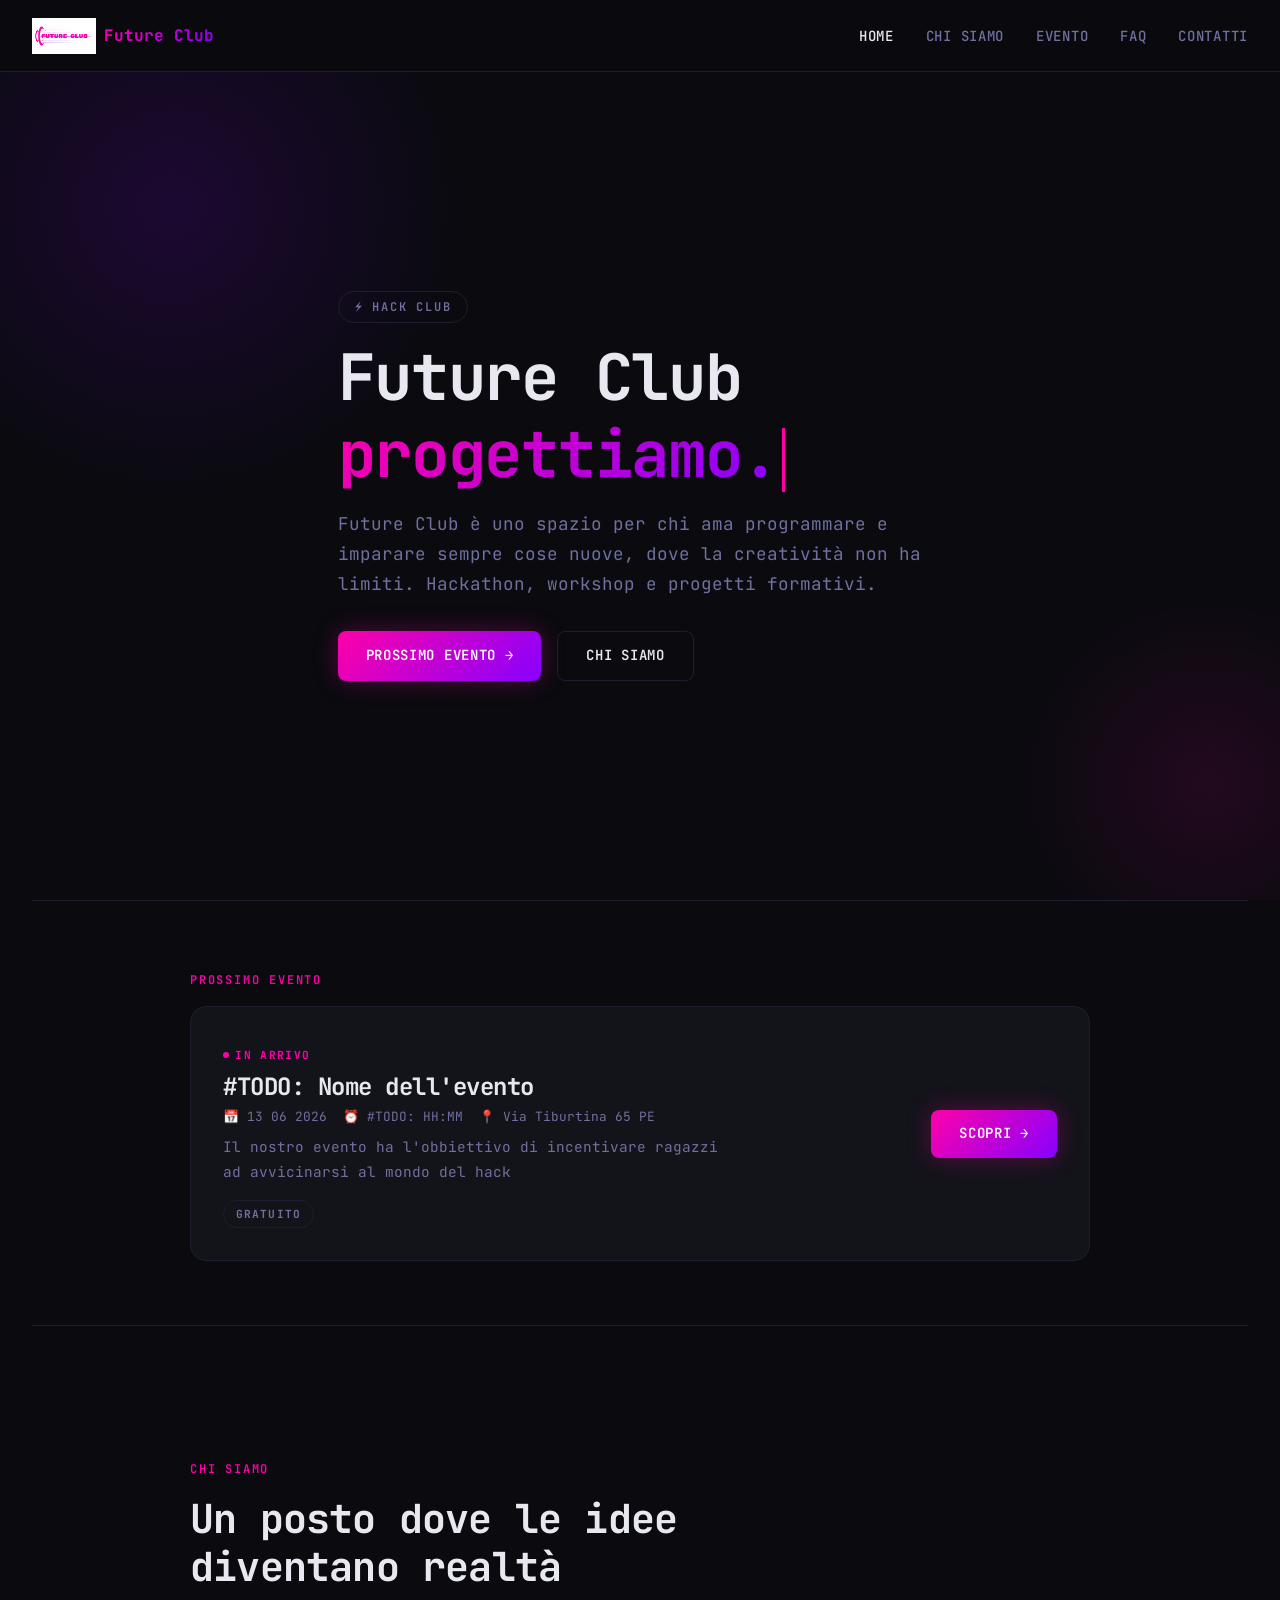
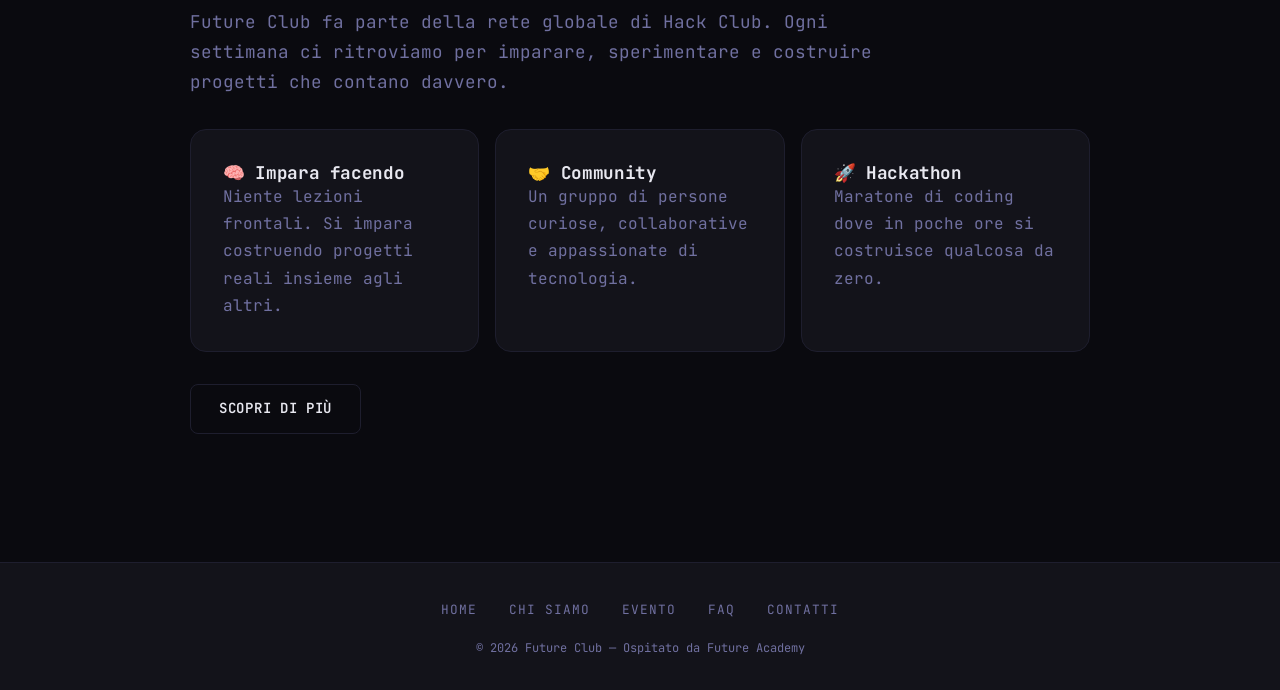
==== index.html @ 77fcd5f2 "first push" ====
<!DOCTYPE html>
<html lang="it">
<head>
  <meta charset="UTF-8">
  <meta name="viewport" content="width=device-width, initial-scale=1.0">
  <title>Future Club — Hack Club</title>
  <meta name="description" content="Future Club è un hackclub dove ragazzi appassionati di tecnologia si incontrano, imparano e costruiscono insieme.">
  <link rel="preconnect" href="https://fonts.googleapis.com">
  <link rel="preconnect" href="https://fonts.gstatic.com" crossorigin>
  <link href="https://fonts.googleapis.com/css2?family=JetBrains+Mono:wght@400;500;600;700&display=swap" rel="stylesheet">
  <link rel="stylesheet" href="css/global.css">
</head>
<body>

  <!-- Navbar iniettata da components.js -->
  <div id="navbar"></div>

  <main>

    <!-- HERO -->
    <section class="hero">
      <div class="hero__inner">
        <span class="hero__tag">&#x26A1; Hack Club</span>

        <h1 class="hero__title">
          Future Club<br>
          <span class="accent" data-typed data-strings="progettiamo.|impariamo.|ci divertiamo.">futuro.</span>
        </h1>

        <p class="hero__subtitle">
          Future Club è uno spazio per chi ama programmare e imparare sempre cose nuove, dove la creatività non ha limiti.
          Hackathon, workshop e progetti formativi.
        </p>

        <div class="hero__actions">
          <a href="evento.html" class="btn btn-primary">Prossimo evento &rarr;</a>
          <a href="chi-siamo.html" class="btn btn-secondary">Chi siamo</a>
        </div>
      </div>
    </section>

    <div class="divider"></div>

    <!-- ANTEPRIMA EVENTO -->
    <section class="section--sm">
      <div class="section__inner">
        <span class="section__label fade-in">Prossimo evento</span>
        <div class="event-card fade-in" id="home-event-card">
          <!-- Popolato da evento-data.js -->
        </div>
      </div>
    </section>

    <div class="divider"></div>

    <!-- MINI CHI SIAMO -->
    <section class="section">
      <div class="section__inner">
        <span class="section__label fade-in">Chi siamo</span>
        <h2 class="section__title fade-in">Un posto dove le idee<br>diventano realtà</h2>
        <p class="section__subtitle fade-in">
          Future Club fa parte della rete globale di Hack Club. Ogni settimana ci ritroviamo
          per imparare, sperimentare e costruire progetti che contano davvero.
        </p>

        <div class="features-grid">
          <div class="card fade-in">
            <h4>&#x1F9E0; Impara facendo</h4>
            <p>Niente lezioni frontali. Si impara costruendo progetti reali insieme agli altri.</p>
          </div>
          <div class="card fade-in">
            <h4>&#x1F91D; Community</h4>
            <p>Un gruppo di persone curiose, collaborative e appassionate di tecnologia.</p>
          </div>
          <div class="card fade-in">
            <h4>&#x1F680; Hackathon</h4>
            <p>Maratone di coding dove in poche ore si costruisce qualcosa da zero.</p>
          </div>
        </div>

        <div style="margin-top: 2rem;" class="fade-in">
          <a href="chi-siamo.html" class="btn btn-secondary">Scopri di più</a>
        </div>
      </div>
    </section>

  </main>

  <!-- Footer iniettato da components.js -->
  <div id="footer"></div>

  <script src="js/evento-data.js"></script>
  <script src="js/components.js"></script>
  <script src="js/animations.js"></script>
  <script>
    // Popola la card evento in home dalla fonte di verità
    document.addEventListener('DOMContentLoaded', () => {
      const card = document.getElementById('home-event-card');
      if (!card || typeof eventoData === 'undefined') return;

      const gratuito = eventoData.gratuito
        ? '<span class="tag">Gratuito</span>'
        : '';

      card.innerHTML = `
        <div>
          <span class="event-card__badge">In arrivo</span>
          <h3 class="event-card__title">${eventoData.titolo}</h3>
          <p class="event-card__meta">&#x1F4C5; ${eventoData.data} &nbsp;&#x23F0; ${eventoData.ora} &nbsp;&#x1F4CD; ${eventoData.luogo}</p>
          <p class="event-card__desc">${eventoData.descrizione}</p>
          <div style="margin-top:1rem; display:flex; gap:0.75rem; align-items:center; flex-wrap:wrap;">
            ${gratuito}
          </div>
        </div>
        <div>
          <a href="evento.html" class="btn btn-primary">Scopri &rarr;</a>
        </div>
      `;
    });
  </script>

</body>
</html>
---- css/global.css ----
/* =============================================
   GLOBAL.CSS — Future Club
   Foglio stile unico. Modifica le variabili in
   :root per cambiare colori, font e spacing.
   ============================================= */

/* --- VARIABILI --- */
:root {
  --color-pink:    #ff00a8;
  --color-violet:  #8700ff;
  --color-bg:      #0a0a0f;
  --color-surface: #13131a;
  --color-border:  #1e1e2e;
  --color-text:    #e8e8f0;
  --color-muted:   #7070a0;

  --gradient-brand: linear-gradient(135deg, var(--color-pink), var(--color-violet));

  --font-mono: 'JetBrains Mono', 'Courier New', monospace;

  --radius: 8px;
  --radius-lg: 16px;

  --spacing-xs:  0.5rem;
  --spacing-sm:  1rem;
  --spacing-md:  2rem;
  --spacing-lg:  4rem;
  --spacing-xl:  8rem;

  --nav-height: 72px;

  --transition: 0.3s ease;
}

/* --- RESET --- */
*, *::before, *::after {
  box-sizing: border-box;
  margin: 0;
  padding: 0;
}

html {
  scroll-behavior: smooth;
}

body {
  background-color: var(--color-bg);
  color: var(--color-text);
  font-family: var(--font-mono);
  font-size: 1rem;
  line-height: 1.7;
  min-height: 100vh;
}

/* --- TIPOGRAFIA --- */
h1, h2, h3, h4 {
  font-family: var(--font-mono);
  font-weight: 700;
  line-height: 1.2;
  letter-spacing: -0.02em;
}

h1 { font-size: clamp(2rem, 6vw, 4rem); }
h2 { font-size: clamp(1.5rem, 4vw, 2.5rem); }
h3 { font-size: clamp(1.1rem, 2.5vw, 1.5rem); }
h4 { font-size: 1.1rem; }

p {
  color: var(--color-muted);
  max-width: 65ch;
}

a {
  color: var(--color-pink);
  text-decoration: none;
  transition: color var(--transition);
}

a:hover {
  color: var(--color-violet);
}

/* --- NAVBAR --- */
#navbar {
  position: sticky;
  top: 0;
  z-index: 100;
}

.nav {
  display: flex;
  align-items: center;
  justify-content: space-between;
  height: var(--nav-height);
  padding: 0 var(--spacing-md);
  background-color: rgba(10, 10, 15, 0.9);
  backdrop-filter: blur(12px);
  border-bottom: 1px solid var(--color-border);
}

.nav__logo {
  display: flex;
  align-items: center;
  gap: var(--spacing-xs);
  text-decoration: none;
}

.nav__logo img {
  height: 36px;
  width: auto;
}

.nav__logo-text {
  font-size: 1rem;
  font-weight: 700;
  background: var(--gradient-brand);
  -webkit-background-clip: text;
  -webkit-text-fill-color: transparent;
  background-clip: text;
}

.nav__links {
  display: flex;
  gap: var(--spacing-md);
  list-style: none;
}

.nav__links a {
  color: var(--color-muted);
  font-size: 0.875rem;
  font-weight: 500;
  letter-spacing: 0.05em;
  text-transform: uppercase;
  transition: color var(--transition);
}

.nav__links a:hover,
.nav__links a.active {
  color: var(--color-text);
}

.nav__burger {
  display: none;
  flex-direction: column;
  gap: 5px;
  background: none;
  border: none;
  cursor: pointer;
  padding: 4px;
}

.nav__burger span {
  display: block;
  width: 24px;
  height: 2px;
  background: var(--color-text);
  transition: var(--transition);
}

/* --- FOOTER --- */
#footer {}

.footer {
  border-top: 1px solid var(--color-border);
  padding: var(--spacing-md);
  text-align: center;
  background-color: var(--color-surface);
}

.footer__inner {
  max-width: 900px;
  margin: 0 auto;
  display: flex;
  flex-direction: column;
  align-items: center;
  gap: var(--spacing-sm);
}

.footer__links {
  display: flex;
  gap: var(--spacing-md);
  list-style: none;
}

.footer__links a {
  color: var(--color-muted);
  font-size: 0.8rem;
  text-transform: uppercase;
  letter-spacing: 0.08em;
}

.footer__links a:hover {
  color: var(--color-pink);
}

.footer__copy {
  font-size: 0.75rem;
  color: var(--color-muted);
}

/* --- BOTTONI --- */
.btn {
  display: inline-flex;
  align-items: center;
  gap: 0.5rem;
  padding: 0.75rem 1.75rem;
  border-radius: var(--radius);
  font-family: var(--font-mono);
  font-size: 0.875rem;
  font-weight: 600;
  letter-spacing: 0.05em;
  text-transform: uppercase;
  cursor: pointer;
  border: none;
  text-decoration: none;
  transition: transform var(--transition), box-shadow var(--transition), opacity var(--transition);
}

.btn:hover {
  transform: translateY(-2px);
}

.btn-primary {
  background: var(--gradient-brand);
  color: #fff;
  box-shadow: 0 0 24px rgba(255, 0, 168, 0.3);
}

.btn-primary:hover {
  box-shadow: 0 0 40px rgba(255, 0, 168, 0.5);
  color: #fff;
}

.btn-secondary {
  background: transparent;
  color: var(--color-text);
  border: 1px solid var(--color-border);
}

.btn-secondary:hover {
  border-color: var(--color-pink);
  color: var(--color-pink);
}

/* --- SEZIONI --- */
.section {
  padding: var(--spacing-xl) var(--spacing-md);
}

.section--sm {
  padding: var(--spacing-lg) var(--spacing-md);
}

.section__inner {
  max-width: 900px;
  margin: 0 auto;
}

.section__label {
  display: inline-block;
  font-size: 0.75rem;
  font-weight: 600;
  letter-spacing: 0.15em;
  text-transform: uppercase;
  color: var(--color-pink);
  margin-bottom: var(--spacing-sm);
}

.section__title {
  margin-bottom: var(--spacing-sm);
}

.section__subtitle {
  font-size: 1.1rem;
  color: var(--color-muted);
  margin-bottom: var(--spacing-md);
}

/* --- CARD --- */
.card {
  background: var(--color-surface);
  border: 1px solid var(--color-border);
  border-radius: var(--radius-lg);
  padding: var(--spacing-md);
  transition: border-color var(--transition), box-shadow var(--transition);
}

.card:hover {
  border-color: var(--color-pink);
  box-shadow: 0 0 32px rgba(255, 0, 168, 0.1);
}

/* --- CARD EVENTO (preview in home) --- */
.event-card {
  background: var(--color-surface);
  border: 1px solid var(--color-border);
  border-radius: var(--radius-lg);
  padding: var(--spacing-md);
  display: grid;
  grid-template-columns: 1fr auto;
  gap: var(--spacing-md);
  align-items: center;
  transition: border-color var(--transition), box-shadow var(--transition);
}

.event-card:hover {
  border-color: var(--color-violet);
  box-shadow: 0 0 32px rgba(135, 0, 255, 0.15);
}

.event-card__badge {
  display: inline-flex;
  align-items: center;
  gap: 0.4rem;
  font-size: 0.7rem;
  font-weight: 700;
  letter-spacing: 0.12em;
  text-transform: uppercase;
  color: var(--color-pink);
  margin-bottom: var(--spacing-xs);
}

.event-card__badge::before {
  content: '';
  display: block;
  width: 6px;
  height: 6px;
  border-radius: 50%;
  background: var(--color-pink);
  animation: pulse 1.5s infinite;
}

.event-card__title {
  font-size: 1.5rem;
  margin-bottom: 0.25rem;
}

.event-card__meta {
  font-size: 0.8rem;
  color: var(--color-muted);
  margin-bottom: var(--spacing-xs);
}

.event-card__desc {
  font-size: 0.9rem;
  max-width: 55ch;
}

/* --- HERO --- */
.hero {
  min-height: calc(100vh - var(--nav-height));
  display: flex;
  align-items: center;
  padding: var(--spacing-xl) var(--spacing-md);
  position: relative;
  overflow: hidden;
}

.hero::before {
  content: '';
  position: absolute;
  top: -20%;
  left: -10%;
  width: 600px;
  height: 600px;
  background: radial-gradient(circle, rgba(135, 0, 255, 0.15) 0%, transparent 70%);
  pointer-events: none;
}

.hero::after {
  content: '';
  position: absolute;
  bottom: -10%;
  right: -10%;
  width: 400px;
  height: 400px;
  background: radial-gradient(circle, rgba(255, 0, 168, 0.1) 0%, transparent 70%);
  pointer-events: none;
}

.hero__inner {
  max-width: 900px;
  margin: 0 auto;
  position: relative;
  z-index: 1;
}

.hero__tag {
  display: inline-flex;
  align-items: center;
  gap: 0.5rem;
  font-size: 0.75rem;
  font-weight: 600;
  letter-spacing: 0.15em;
  text-transform: uppercase;
  color: var(--color-muted);
  border: 1px solid var(--color-border);
  border-radius: 999px;
  padding: 0.3rem 1rem;
  margin-bottom: var(--spacing-sm);
}

.hero__title {
  margin-bottom: var(--spacing-sm);
}

.hero__title .accent {
  background: var(--gradient-brand);
  -webkit-background-clip: text;
  -webkit-text-fill-color: transparent;
  background-clip: text;
}

.hero__subtitle {
  font-size: 1.1rem;
  margin-bottom: var(--spacing-md);
  max-width: 55ch;
}

.hero__actions {
  display: flex;
  gap: var(--spacing-sm);
  flex-wrap: wrap;
}

/* --- TYPING CURSOR --- */
.typed-cursor {
  display: inline-block;
  width: 3px;
  height: 1em;
  background: var(--color-pink);
  margin-left: 4px;
  vertical-align: middle;
  animation: blink 1s step-end infinite;
}

/* --- DIVIDER --- */
.divider {
  height: 1px;
  background: var(--color-border);
  margin: 0 var(--spacing-md);
}

/* --- GRID FEATURES --- */
.features-grid {
  display: grid;
  grid-template-columns: repeat(auto-fit, minmax(240px, 1fr));
  gap: var(--spacing-sm);
  margin-top: var(--spacing-md);
}

/* --- FAQ ACCORDION --- */
.faq-list {
  margin-top: var(--spacing-md);
  display: flex;
  flex-direction: column;
  gap: 0.5rem;
}

.faq-item {
  border: 1px solid var(--color-border);
  border-radius: var(--radius);
  overflow: hidden;
}

.faq-item__question {
  width: 100%;
  display: flex;
  justify-content: space-between;
  align-items: center;
  padding: var(--spacing-sm) var(--spacing-md);
  background: var(--color-surface);
  color: var(--color-text);
  font-family: var(--font-mono);
  font-size: 0.95rem;
  font-weight: 600;
  cursor: pointer;
  border: none;
  text-align: left;
  transition: background var(--transition);
}

.faq-item__question:hover {
  background: var(--color-border);
}

.faq-item__icon {
  font-size: 1.2rem;
  font-weight: 300;
  color: var(--color-pink);
  transition: transform var(--transition);
  flex-shrink: 0;
}

.faq-item.open .faq-item__icon {
  transform: rotate(45deg);
}

.faq-item__answer {
  max-height: 0;
  overflow: hidden;
  transition: max-height 0.4s ease, padding 0.3s ease;
  background: var(--color-bg);
}

.faq-item.open .faq-item__answer {
  max-height: 300px;
}

.faq-item__answer p {
  padding: var(--spacing-sm) var(--spacing-md);
  font-size: 0.9rem;
}

/* --- CONTATTI --- */
.contacts-grid {
  display: grid;
  grid-template-columns: repeat(auto-fit, minmax(200px, 1fr));
  gap: var(--spacing-sm);
  margin-top: var(--spacing-md);
}

.contact-card {
  background: var(--color-surface);
  border: 1px solid var(--color-border);
  border-radius: var(--radius-lg);
  padding: var(--spacing-md);
  display: flex;
  flex-direction: column;
  gap: 0.5rem;
  text-decoration: none;
  color: inherit;
  transition: border-color var(--transition), box-shadow var(--transition), transform var(--transition);
}

.contact-card:hover {
  border-color: var(--color-pink);
  box-shadow: 0 0 24px rgba(255, 0, 168, 0.12);
  transform: translateY(-3px);
  color: inherit;
}

.contact-card__icon {
  font-size: 1.75rem;
}

.contact-card__label {
  font-size: 0.7rem;
  font-weight: 700;
  letter-spacing: 0.12em;
  text-transform: uppercase;
  color: var(--color-muted);
}

.contact-card__value {
  font-size: 0.95rem;
  font-weight: 600;
  color: var(--color-text);
}

/* --- TEAM GRID --- */
.team-grid {
  display: grid;
  grid-template-columns: repeat(auto-fit, minmax(160px, 1fr));
  gap: var(--spacing-sm);
  margin-top: var(--spacing-md);
}

.team-card {
  background: var(--color-surface);
  border: 1px solid var(--color-border);
  border-radius: var(--radius-lg);
  padding: var(--spacing-sm);
  text-align: center;
  transition: border-color var(--transition);
}

.team-card:hover {
  border-color: var(--color-violet);
}

.team-card__avatar {
  width: 72px;
  height: 72px;
  border-radius: 50%;
  background: var(--gradient-brand);
  margin: 0 auto var(--spacing-xs);
  display: flex;
  align-items: center;
  justify-content: center;
  font-size: 1.75rem;
  font-weight: 700;
  color: #fff;
}

.team-card__name {
  font-size: 0.95rem;
  font-weight: 700;
  margin-bottom: 0.15rem;
}

.team-card__role {
  font-size: 0.75rem;
  color: var(--color-muted);
}

/* --- ANIMAZIONI --- */
@keyframes blink {
  0%, 100% { opacity: 1; }
  50%       { opacity: 0; }
}

@keyframes pulse {
  0%, 100% { transform: scale(1); opacity: 1; }
  50%       { transform: scale(1.6); opacity: 0.6; }
}

.fade-in {
  opacity: 0;
  transform: translateY(24px);
  transition: opacity 0.7s ease, transform 0.7s ease;
}

.fade-in.visible {
  opacity: 1;
  transform: translateY(0);
}

/* --- UTILITY --- */
.text-gradient {
  background: var(--gradient-brand);
  -webkit-background-clip: text;
  -webkit-text-fill-color: transparent;
  background-clip: text;
}

.tag {
  display: inline-block;
  font-size: 0.7rem;
  font-weight: 700;
  letter-spacing: 0.1em;
  text-transform: uppercase;
  padding: 0.2rem 0.75rem;
  border-radius: 999px;
  border: 1px solid var(--color-border);
  color: var(--color-muted);
}

/* --- RESPONSIVE --- */
@media (max-width: 768px) {
  .nav__links {
    display: none;
    position: absolute;
    top: var(--nav-height);
    left: 0;
    right: 0;
    flex-direction: column;
    background: var(--color-surface);
    border-bottom: 1px solid var(--color-border);
    padding: var(--spacing-sm) var(--spacing-md);
    gap: var(--spacing-sm);
  }

  .nav__links.open {
    display: flex;
  }

  .nav__burger {
    display: flex;
  }

  .event-card {
    grid-template-columns: 1fr;
  }

  .hero__actions {
    flex-direction: column;
    align-items: flex-start;
  }

  .section {
    padding: var(--spacing-lg) var(--spacing-sm);
  }
}
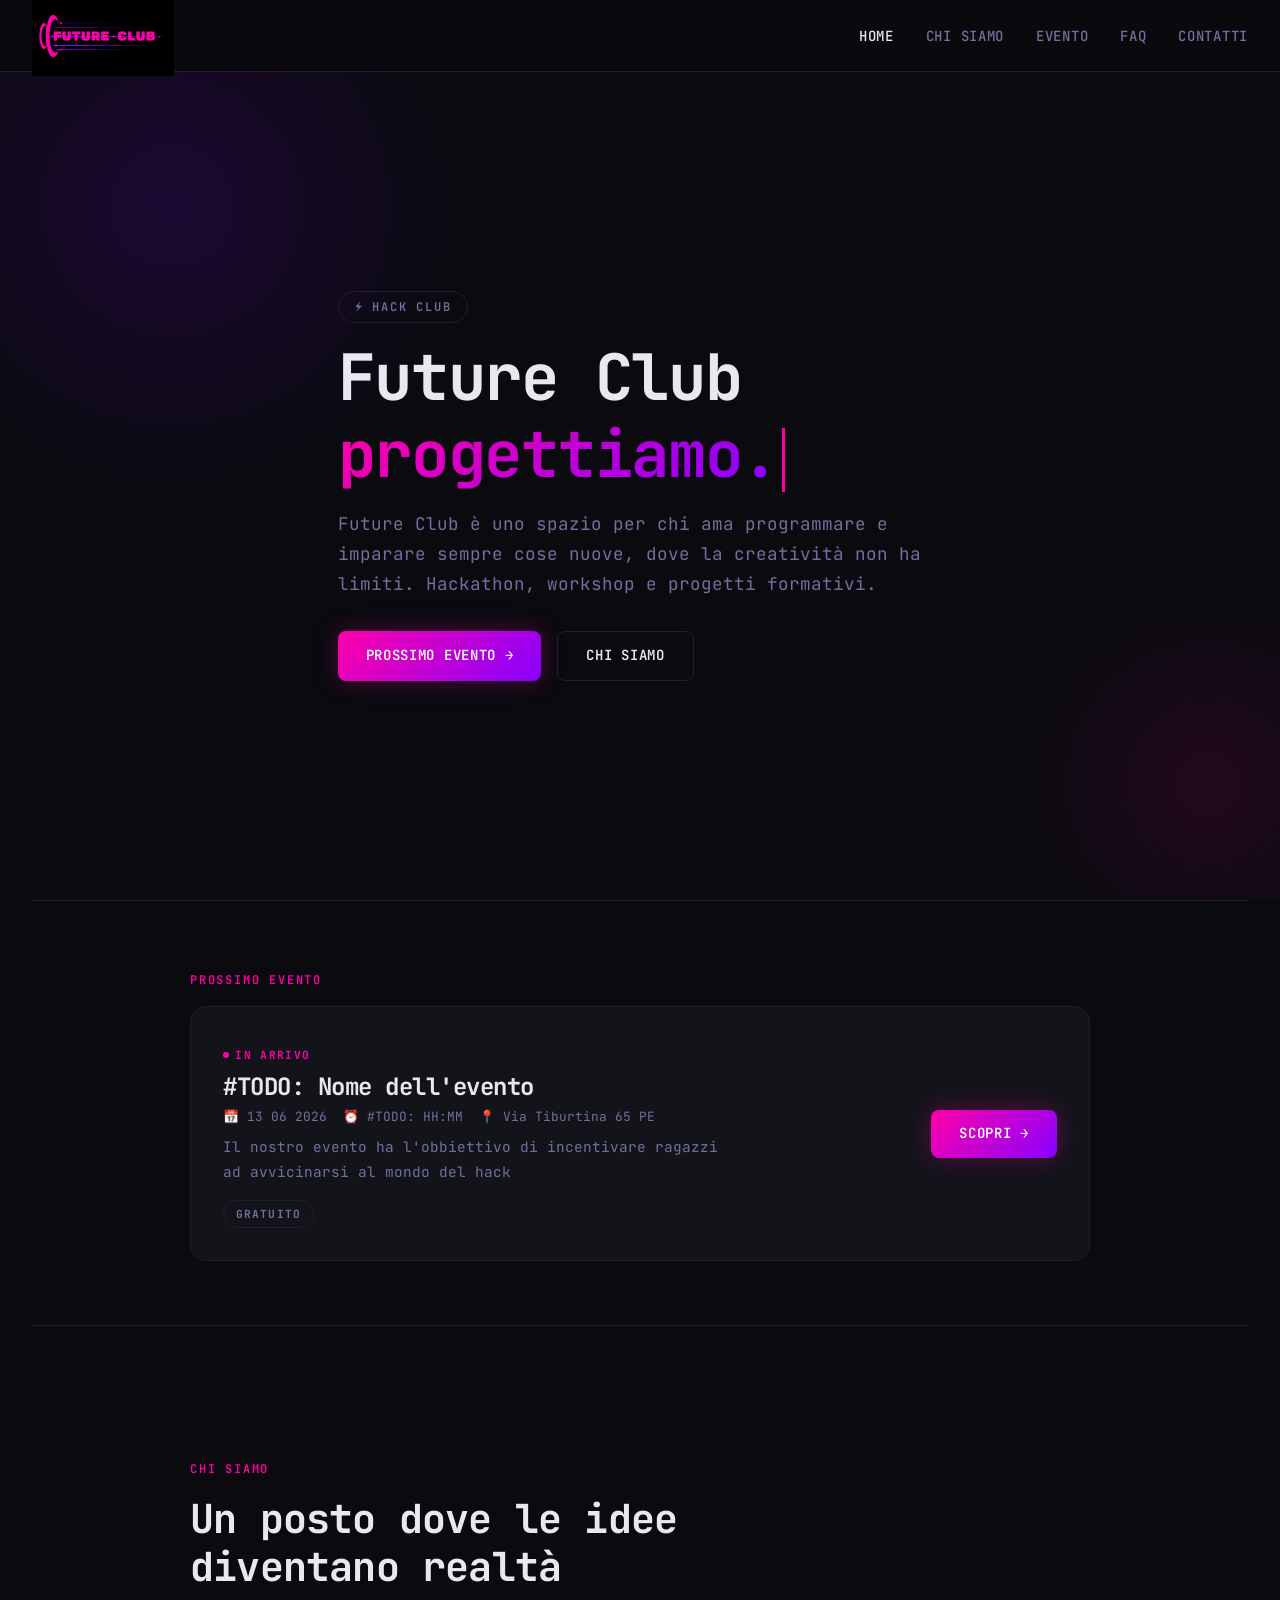
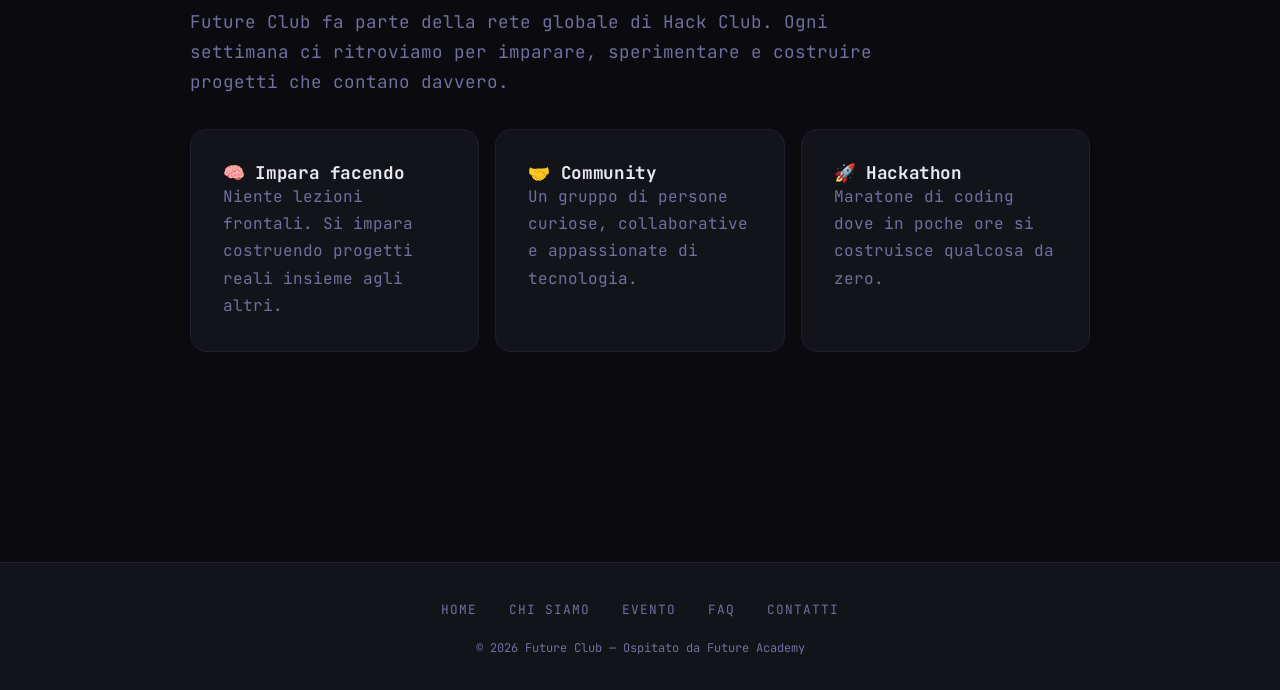
==== commit 68f194fd: "ho modificato il logo in alto" ====
--- a/index.html
+++ b/index.html
@@ -12,6 +12,7 @@
 </head>
 <body>
 
+
   <!-- Navbar iniettata da components.js -->
   <div id="navbar"></div>
 
@@ -23,7 +24,7 @@
         <span class="hero__tag">&#x26A1; Hack Club</span>
 
         <h1 class="hero__title">
-          Future Club<br>
+          Future Club <br>
           <span class="accent" data-typed data-strings="progettiamo.|impariamo.|ci divertiamo.">futuro.</span>
         </h1>
 
@@ -39,7 +40,9 @@
       </div>
     </section>
 
-    <div class="divider"></div>
+    
+
+    <div class="divider"></div>  
 
     <!-- ANTEPRIMA EVENTO -->
     <section class="section--sm">
@@ -117,6 +120,7 @@
         </div>
       `;
     });
+    
   </script>
 
 </body>
--- a/css/global.css
+++ b/css/global.css
@@ -106,7 +106,7 @@
 }
 
 .nav__logo img {
-  height: 36px;
+  height: 80px;
   width: auto;
 }
 
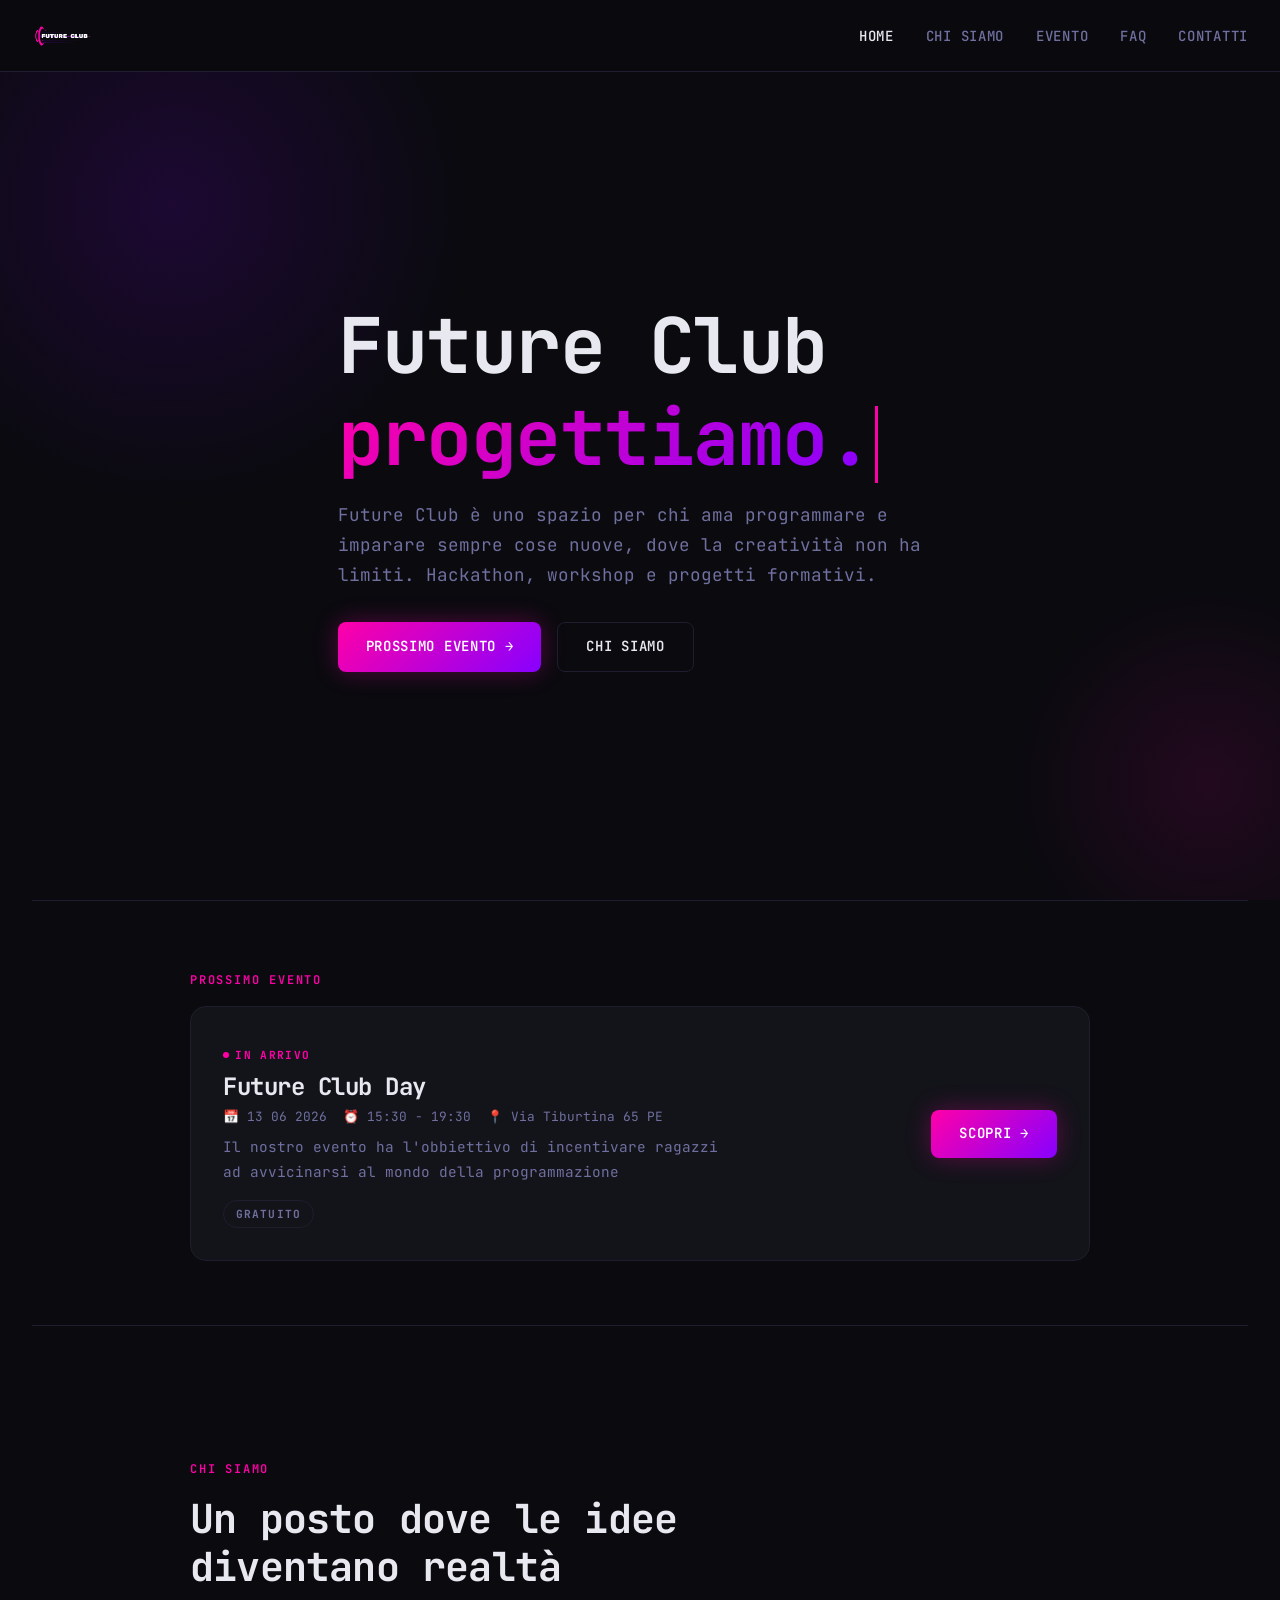
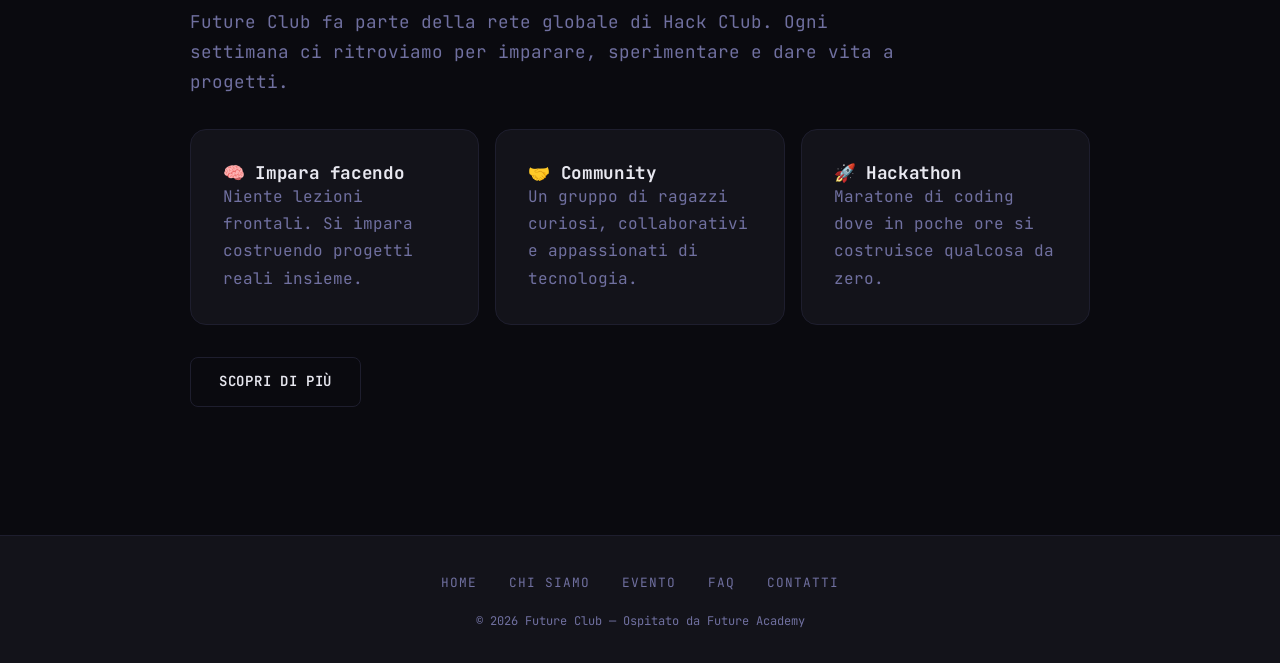
==== commit 75e48c26: "ho cambiato un pochino di cosette tra cui la pagina home, un poco di javascrip e alcune cosine nel c" ====
--- a/index.html
+++ b/index.html
@@ -12,7 +12,6 @@
 </head>
 <body>
 
-
   <!-- Navbar iniettata da components.js -->
   <div id="navbar"></div>
 
@@ -21,11 +20,11 @@
     <!-- HERO -->
     <section class="hero">
       <div class="hero__inner">
-        <span class="hero__tag">&#x26A1; Hack Club</span>
+
 
         <h1 class="hero__title">
-          Future Club <br>
-          <span class="accent" data-typed data-strings="progettiamo.|impariamo.|ci divertiamo.">futuro.</span>
+          Future Club<br>
+          <span class="accent" data-typed data-strings="progettiamo.|impariamo.|creiamo.">futuro.</span>
         </h1>
 
         <p class="hero__subtitle">
@@ -40,9 +39,7 @@
       </div>
     </section>
 
-    
-
-    <div class="divider"></div>  
+    <div class="divider"></div>
 
     <!-- ANTEPRIMA EVENTO -->
     <section class="section--sm">
@@ -63,17 +60,17 @@
         <h2 class="section__title fade-in">Un posto dove le idee<br>diventano realtà</h2>
         <p class="section__subtitle fade-in">
           Future Club fa parte della rete globale di Hack Club. Ogni settimana ci ritroviamo
-          per imparare, sperimentare e costruire progetti che contano davvero.
+          per imparare, sperimentare e dare vita a progetti.
         </p>
 
         <div class="features-grid">
           <div class="card fade-in">
             <h4>&#x1F9E0; Impara facendo</h4>
-            <p>Niente lezioni frontali. Si impara costruendo progetti reali insieme agli altri.</p>
+            <p>Niente lezioni frontali. Si impara costruendo progetti reali insieme.</p>
           </div>
           <div class="card fade-in">
             <h4>&#x1F91D; Community</h4>
-            <p>Un gruppo di persone curiose, collaborative e appassionate di tecnologia.</p>
+            <p>Un gruppo di ragazzi curiosi, collaborativi e appassionati di tecnologia.</p>
           </div>
           <div class="card fade-in">
             <h4>&#x1F680; Hackathon</h4>
@@ -120,7 +117,6 @@
         </div>
       `;
     });
-    
   </script>
 
 </body>
--- a/css/global.css
+++ b/css/global.css
@@ -60,7 +60,7 @@
   letter-spacing: -0.02em;
 }
 
-h1 { font-size: clamp(2rem, 6vw, 4rem); }
+h1 { font-size: clamp(2rem, 6vw, 6rem); }
 h2 { font-size: clamp(1.5rem, 4vw, 2.5rem); }
 h3 { font-size: clamp(1.1rem, 2.5vw, 1.5rem); }
 h4 { font-size: 1.1rem; }
@@ -106,7 +106,7 @@
 }
 
 .nav__logo img {
-  height: 80px;
+  height: 36px;
   width: auto;
 }
 
@@ -158,7 +158,7 @@
 }
 
 /* --- FOOTER --- */
-#footer {}
+ /*#footer {}*/ 
 
 .footer {
   border-top: 1px solid var(--color-border);
@@ -383,21 +383,6 @@
   margin: 0 auto;
   position: relative;
   z-index: 1;
-}
-
-.hero__tag {
-  display: inline-flex;
-  align-items: center;
-  gap: 0.5rem;
-  font-size: 0.75rem;
-  font-weight: 600;
-  letter-spacing: 0.15em;
-  text-transform: uppercase;
-  color: var(--color-muted);
-  border: 1px solid var(--color-border);
-  border-radius: 999px;
-  padding: 0.3rem 1rem;
-  margin-bottom: var(--spacing-sm);
 }
 
 .hero__title {
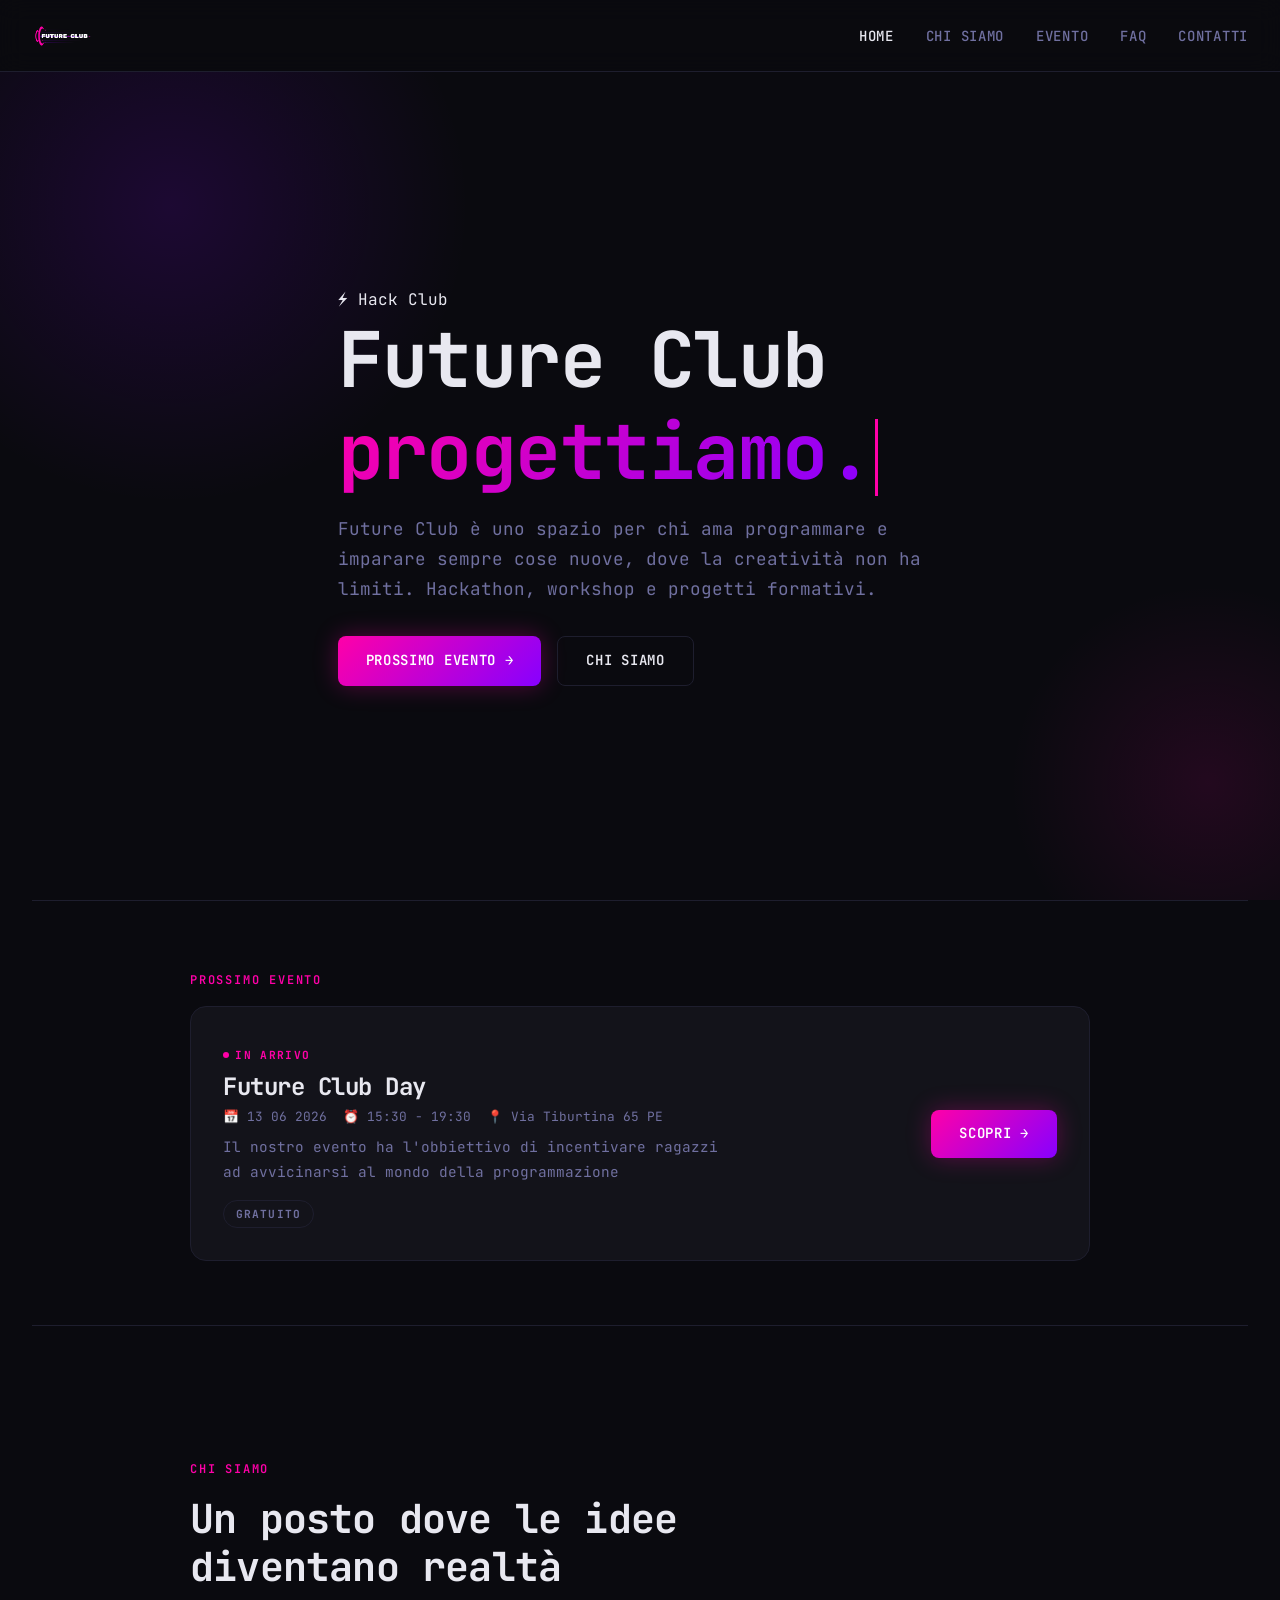
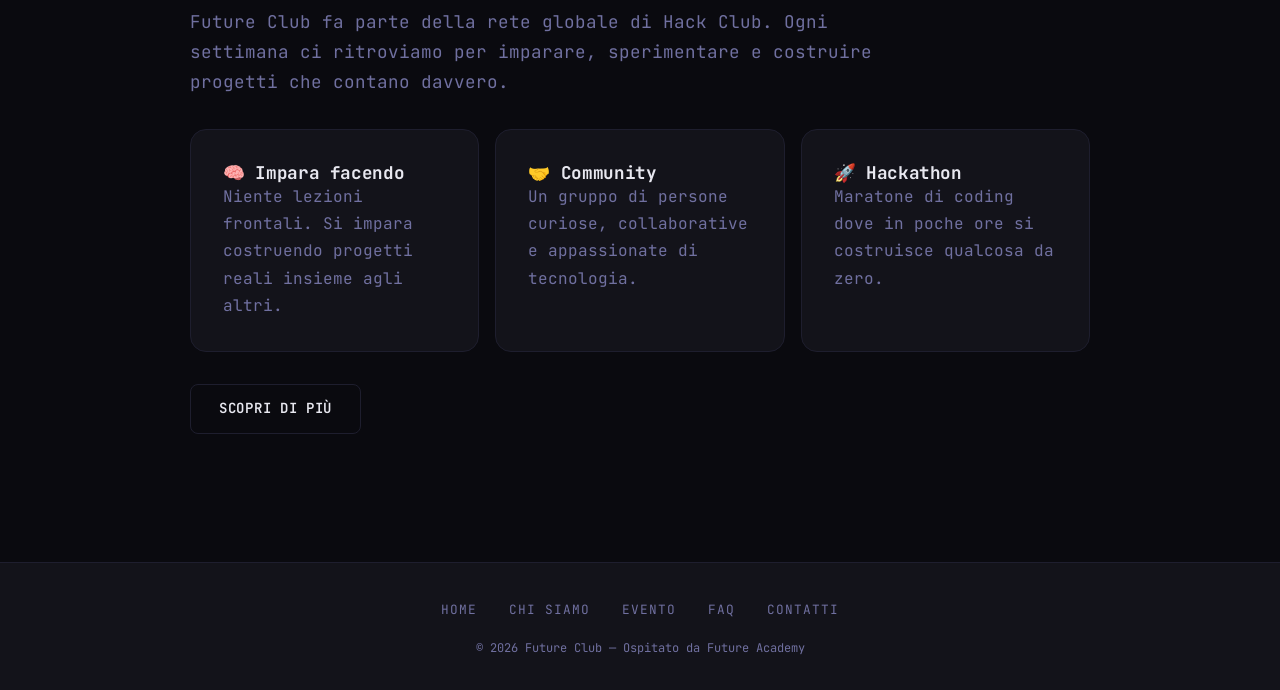
==== commit df63855e: "Merge branch 'test_8' of https://github.com/sbirulillo/club-site into test_8" ====
--- a/index.html
+++ b/index.html
@@ -12,6 +12,7 @@
 </head>
 <body>
 
+
   <!-- Navbar iniettata da components.js -->
   <div id="navbar"></div>
 
@@ -20,11 +21,11 @@
     <!-- HERO -->
     <section class="hero">
       <div class="hero__inner">
-
+        <span class="hero__tag">&#x26A1; Hack Club</span>
 
         <h1 class="hero__title">
-          Future Club<br>
-          <span class="accent" data-typed data-strings="progettiamo.|impariamo.|creiamo.">futuro.</span>
+          Future Club <br>
+          <span class="accent" data-typed data-strings="progettiamo.|impariamo.|ci divertiamo.">futuro.</span>
         </h1>
 
         <p class="hero__subtitle">
@@ -39,7 +40,9 @@
       </div>
     </section>
 
-    <div class="divider"></div>
+    
+
+    <div class="divider"></div>  
 
     <!-- ANTEPRIMA EVENTO -->
     <section class="section--sm">
@@ -60,17 +63,17 @@
         <h2 class="section__title fade-in">Un posto dove le idee<br>diventano realtà</h2>
         <p class="section__subtitle fade-in">
           Future Club fa parte della rete globale di Hack Club. Ogni settimana ci ritroviamo
-          per imparare, sperimentare e dare vita a progetti.
+          per imparare, sperimentare e costruire progetti che contano davvero.
         </p>
 
         <div class="features-grid">
           <div class="card fade-in">
             <h4>&#x1F9E0; Impara facendo</h4>
-            <p>Niente lezioni frontali. Si impara costruendo progetti reali insieme.</p>
+            <p>Niente lezioni frontali. Si impara costruendo progetti reali insieme agli altri.</p>
           </div>
           <div class="card fade-in">
             <h4>&#x1F91D; Community</h4>
-            <p>Un gruppo di ragazzi curiosi, collaborativi e appassionati di tecnologia.</p>
+            <p>Un gruppo di persone curiose, collaborative e appassionate di tecnologia.</p>
           </div>
           <div class="card fade-in">
             <h4>&#x1F680; Hackathon</h4>
@@ -117,6 +120,7 @@
         </div>
       `;
     });
+    
   </script>
 
 </body>
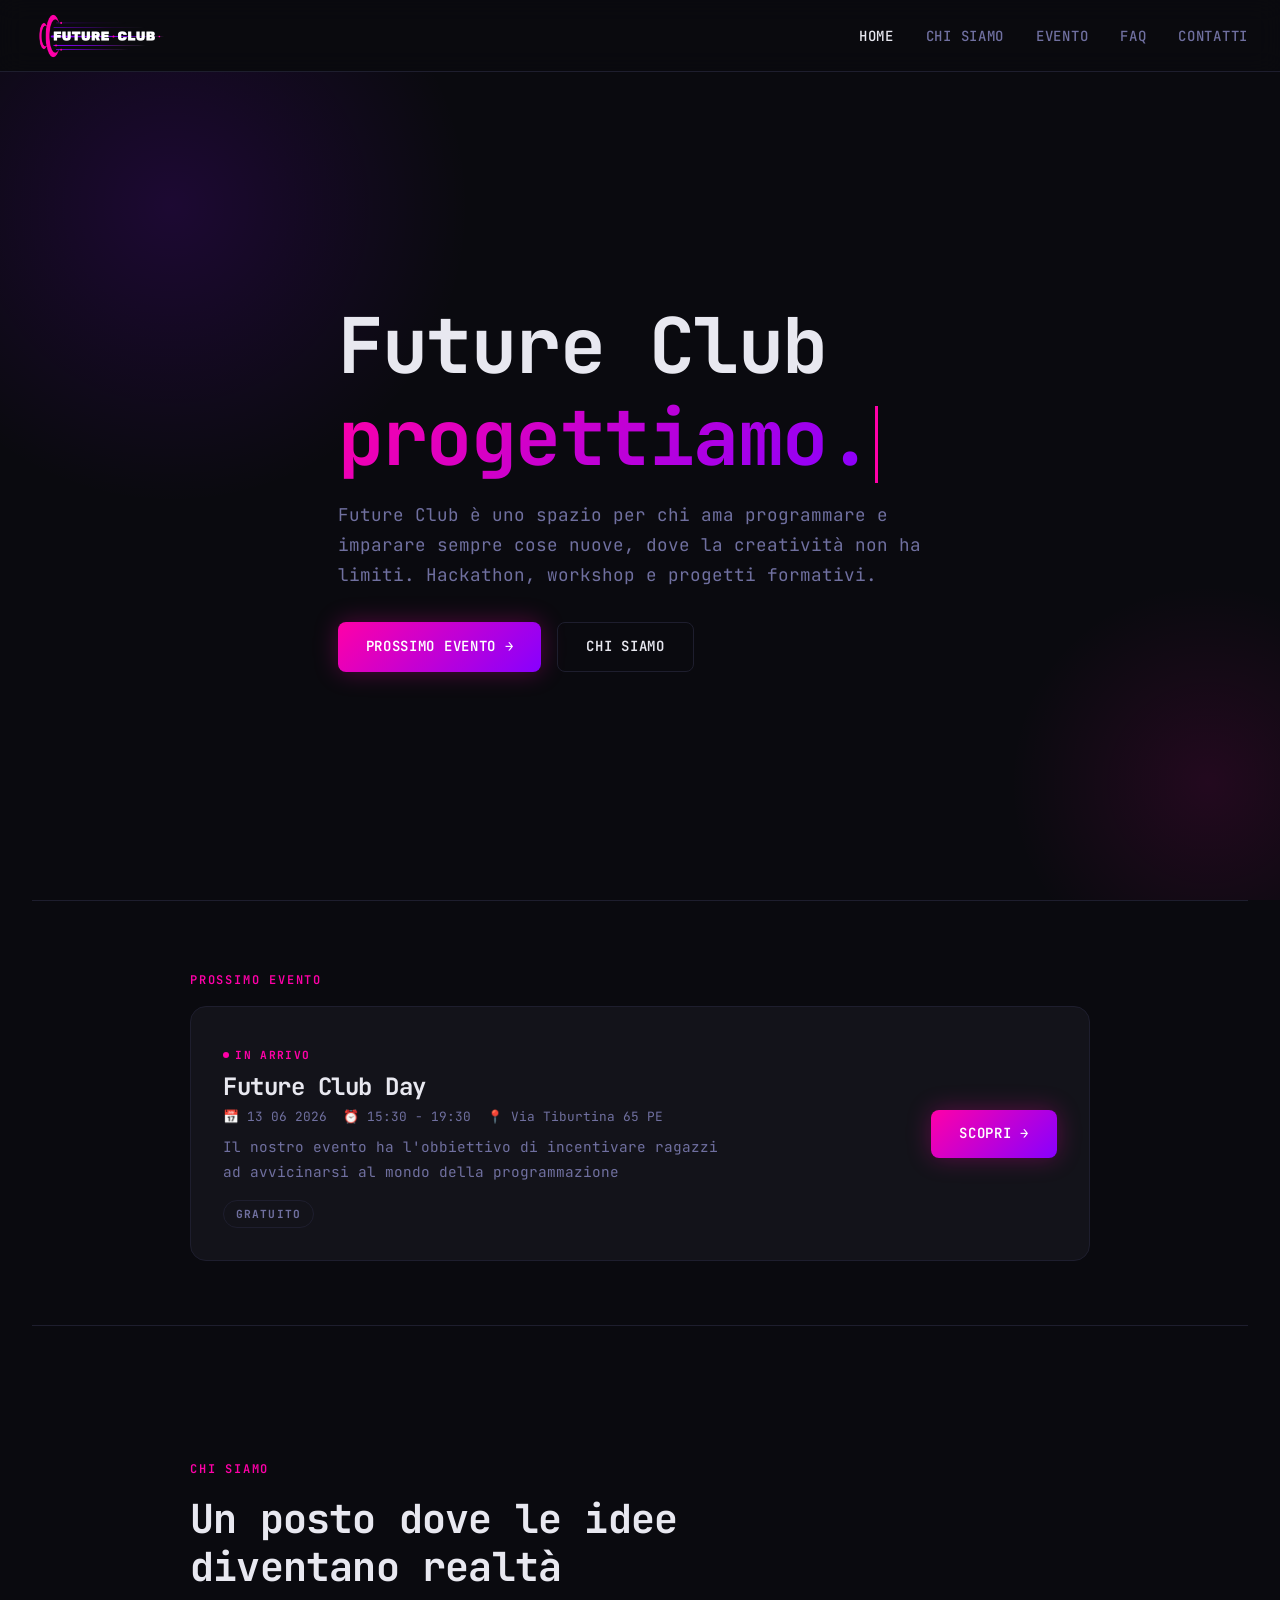
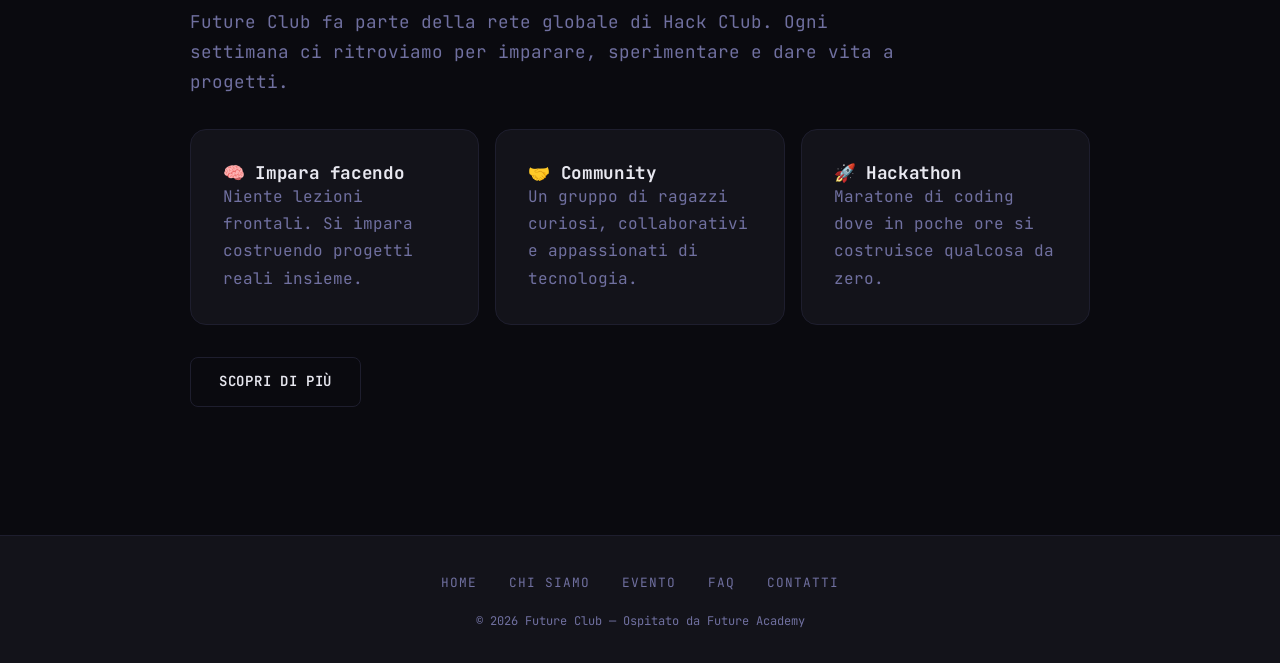
==== commit ab6af71f: "Merge branch 'main' into bbranch" ====
--- a/index.html
+++ b/index.html
@@ -21,11 +21,11 @@
     <!-- HERO -->
     <section class="hero">
       <div class="hero__inner">
-        <span class="hero__tag">&#x26A1; Hack Club</span>
+
 
         <h1 class="hero__title">
-          Future Club <br>
-          <span class="accent" data-typed data-strings="progettiamo.|impariamo.|ci divertiamo.">futuro.</span>
+          Future Club<br>
+          <span class="accent" data-typed data-strings="progettiamo.|impariamo.|creiamo.">futuro.</span>
         </h1>
 
         <p class="hero__subtitle">
@@ -63,17 +63,17 @@
         <h2 class="section__title fade-in">Un posto dove le idee<br>diventano realtà</h2>
         <p class="section__subtitle fade-in">
           Future Club fa parte della rete globale di Hack Club. Ogni settimana ci ritroviamo
-          per imparare, sperimentare e costruire progetti che contano davvero.
+          per imparare, sperimentare e dare vita a progetti.
         </p>
 
         <div class="features-grid">
           <div class="card fade-in">
             <h4>&#x1F9E0; Impara facendo</h4>
-            <p>Niente lezioni frontali. Si impara costruendo progetti reali insieme agli altri.</p>
+            <p>Niente lezioni frontali. Si impara costruendo progetti reali insieme.</p>
           </div>
           <div class="card fade-in">
             <h4>&#x1F91D; Community</h4>
-            <p>Un gruppo di persone curiose, collaborative e appassionate di tecnologia.</p>
+            <p>Un gruppo di ragazzi curiosi, collaborativi e appassionati di tecnologia.</p>
           </div>
           <div class="card fade-in">
             <h4>&#x1F680; Hackathon</h4>
--- a/css/global.css
+++ b/css/global.css
@@ -106,7 +106,7 @@
 }
 
 .nav__logo img {
-  height: 36px;
+  height: 80px;
   width: auto;
 }
 
